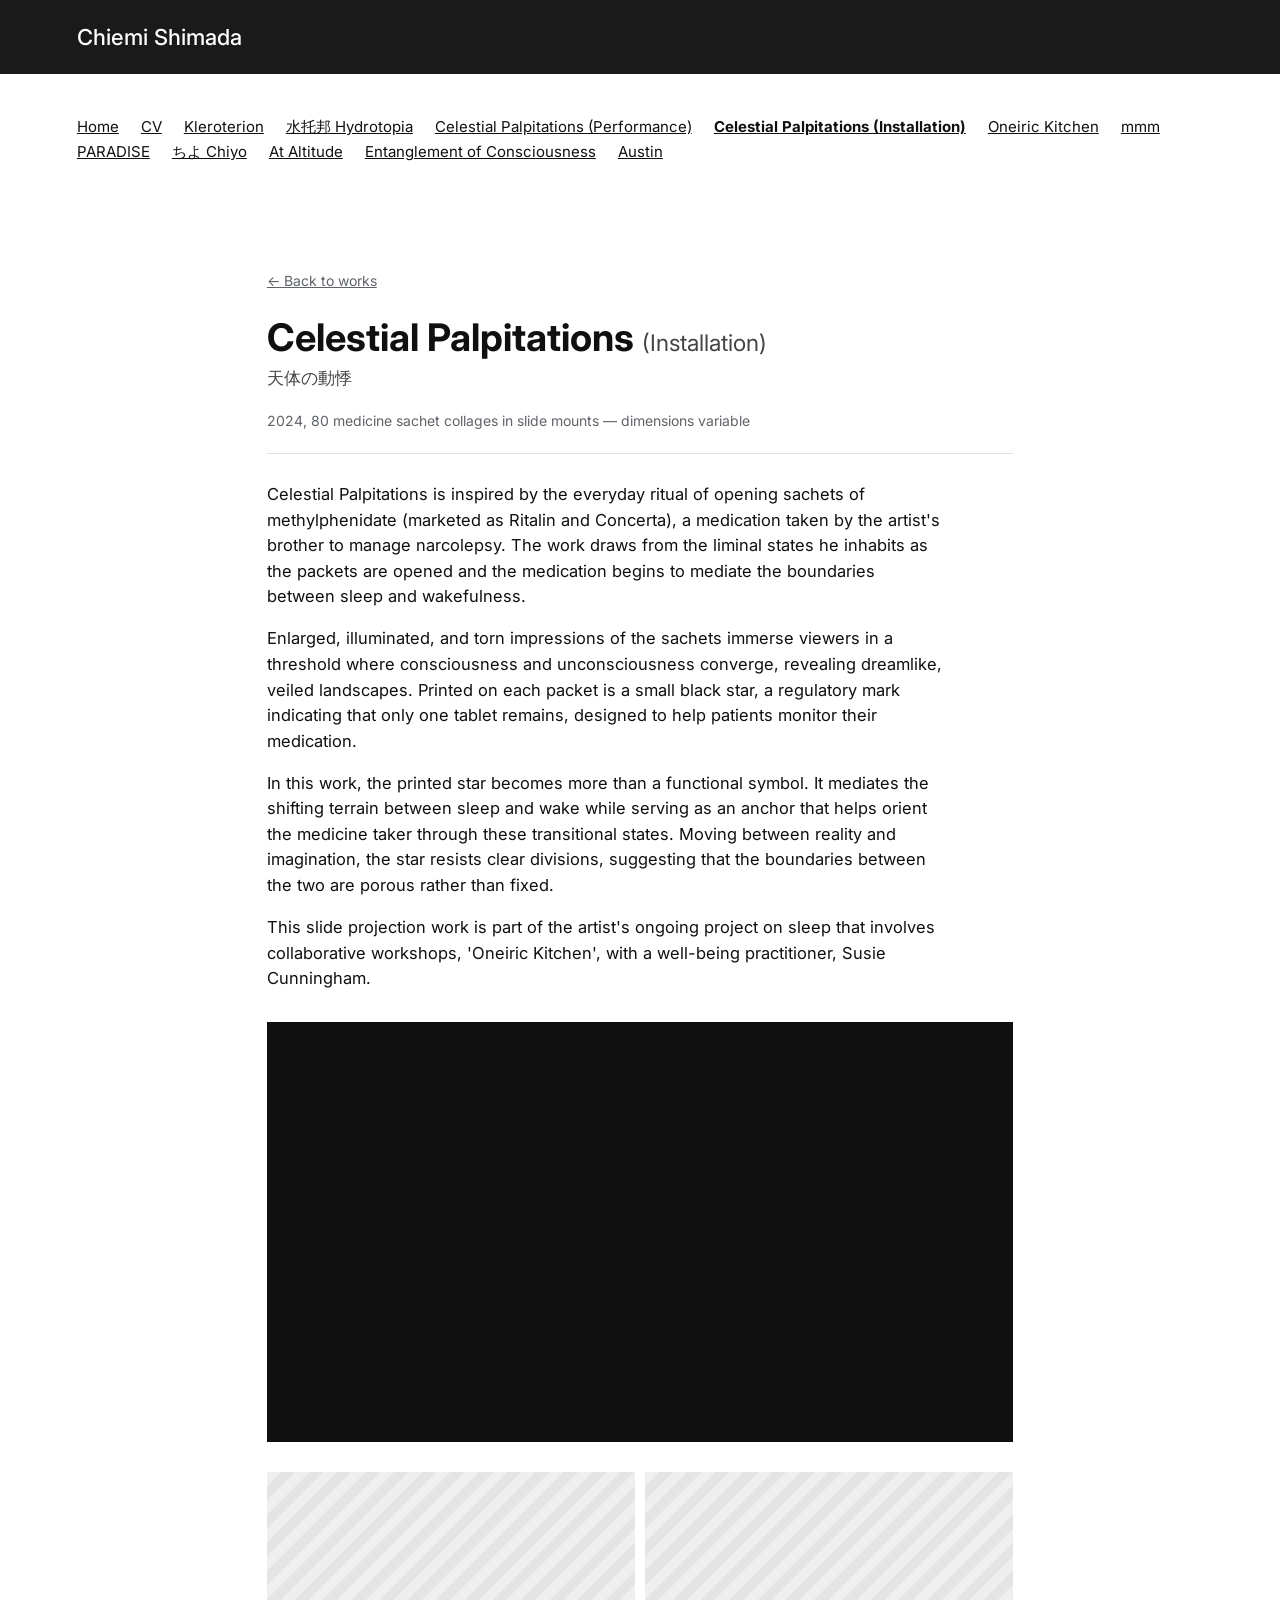
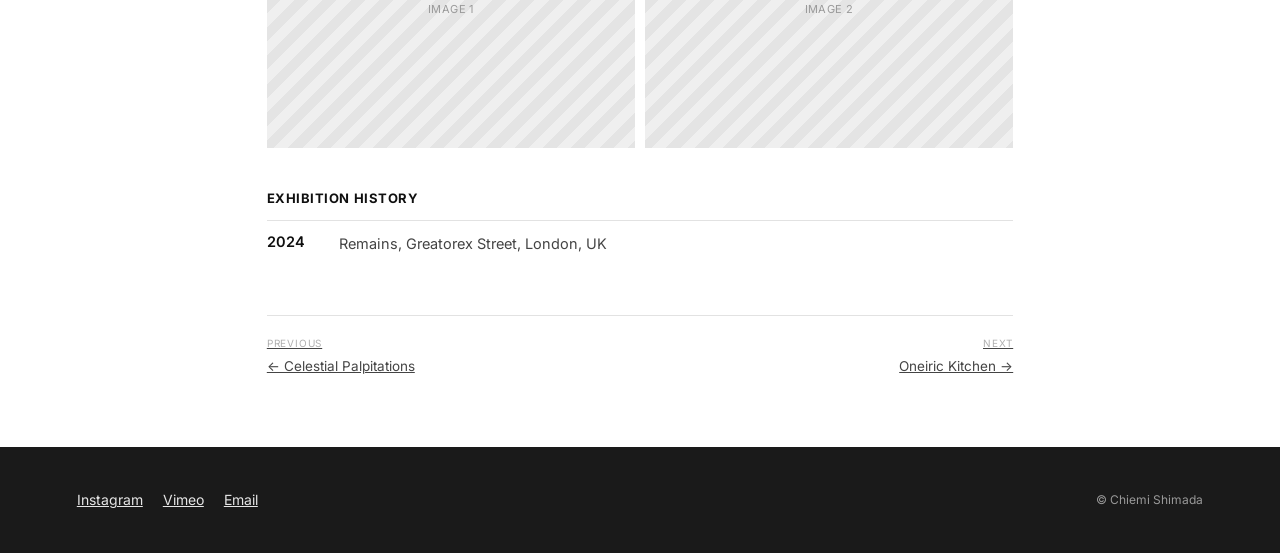
==== projects/celestial-palpitations-installation.html @ 67261348 "Add files via upload" ====
<!DOCTYPE html>
<html lang="en">
<head>
<meta charset="UTF-8">
<meta name="viewport" content="width=device-width, initial-scale=1.0">
<title>Celestial Palpitations (Installation) — Chiemi Shimada</title>
<meta name="description" content="80 medicine sachet collages in slide mounts — dimensions variable">
<link rel="stylesheet" href="../css/style.css">
</head>
<body>
  <header class="site-header">
    <div class="bar"><a class="mark" href="../index.html">Chiemi Shimada</a></div>
  </header>
  <nav class="site-nav">
      <a href="../index.html">Home</a>
      <a href="../cv.html">CV</a>
      <a href="../projects/kleroterion.html">Kleroterion</a>
      <a href="../projects/hydrotopia.html">水托邦 Hydrotopia</a>
      <a href="../projects/celestial-palpitations-performance.html">Celestial Palpitations (Performance)</a>
      <a href="../projects/celestial-palpitations-installation.html" class="is-active">Celestial Palpitations (Installation)</a>
      <a href="../projects/oneiric-kitchen.html">Oneiric Kitchen</a>
      <a href="../projects/mmm.html">mmm</a>
      <a href="../projects/paradise.html">PARADISE</a>
      <a href="../projects/chiyo.html">ちよ Chiyo</a>
      <a href="../projects/at-altitude.html">At Altitude</a>
      <a href="../projects/entanglement-of-consciousness.html">Entanglement of Consciousness</a>
      <a href="../projects/austin.html">Austin</a>
  </nav>

  <main>
    <div class="wrap project-head">
      <a class="backlink" href="../index.html">&larr; Back to works</a>
      <h1>Celestial Palpitations <span class="sub">(Installation)</span></h1>
      <p class="jp-title">天体の動悸</p>
      <p class="meta-line">2024, 80 medicine sachet collages in slide mounts — dimensions variable</p>
    </div>
    <div class="wrap project-body">
    <p>Celestial Palpitations is inspired by the everyday ritual of opening sachets of methylphenidate (marketed as Ritalin and Concerta), a medication taken by the artist's brother to manage narcolepsy. The work draws from the liminal states he inhabits as the packets are opened and the medication begins to mediate the boundaries between sleep and wakefulness.</p>
    <p>Enlarged, illuminated, and torn impressions of the sachets immerse viewers in a threshold where consciousness and unconsciousness converge, revealing dreamlike, veiled landscapes. Printed on each packet is a small black star, a regulatory mark indicating that only one tablet remains, designed to help patients monitor their medication.</p>
    <p>In this work, the printed star becomes more than a functional symbol. It mediates the shifting terrain between sleep and wake while serving as an anchor that helps orient the medicine taker through these transitional states. Moving between reality and imagination, the star resists clear divisions, suggesting that the boundaries between the two are porous rather than fixed.</p>
    <p>This slide projection work is part of the artist's ongoing project on sleep that involves collaborative workshops, 'Oneiric Kitchen', with a well-being practitioner, Susie Cunningham.</p>
    <div class="video-embed">
      <iframe src="https://www.youtube.com/embed/2BYJ576OAA4" title="Celestial Palpitations" allow="accelerometer; autoplay; clipboard-write; encrypted-media; gyroscope; picture-in-picture" allowfullscreen></iframe>
    </div>
    <div class="media-grid">
      <div class="media-frame"><!-- replace with <img src="../images/celestial-palpitations-installation-01.jpg" alt=""> or a Vimeo embed -->Image 1</div>
      <div class="media-frame"><!-- replace with <img src="../images/celestial-palpitations-installation-02.jpg" alt=""> or a Vimeo embed -->Image 2</div>
    </div>
    <h3 class="block-title">Exhibition History</h3>
    <div class="history-list">
      <div class="history-year">
        <div class="y">2024</div>
        <ul>
          <li>Remains, Greatorex Street, London, UK</li>
        </ul>
      </div>

    </div>

      <div class="proj-nav">
        <a href="celestial-palpitations-performance.html"><span class="dir">Previous</span>&larr; Celestial Palpitations</a>
        <a class="next" href="oneiric-kitchen.html"><span class="dir">Next</span>Oneiric Kitchen &rarr;</a>
      </div>
    </div>
  </main>
  <footer class="site-footer">
    <div class="wrap">
      <div class="social">
        <a href="https://www.instagram.com/smdcem/" target="_blank" rel="noopener">Instagram</a>
        <a href="https://vimeo.com/chiemis" target="_blank" rel="noopener">Vimeo</a>
        <a href="mailto:chi00shi00@gmail.com" target="_blank" rel="noopener">Email</a>
      </div>
      <p class="copy">&copy; Chiemi Shimada</p>
    </div>
  </footer>
</body>
</html>
---- css/style.css ----
/* ==========================================================================
   Chiemi Shimada — portfolio
   Plain, gallery-grid design matching the original Google Sites layout:
   a solid dark header bar, a plain underlined text nav, and a simple grid
   of image thumbnails with bold titles and grey medium tags underneath.
   No colour accents, no decorative motion — the work carries the page.
   ========================================================================== */

@import url('https://fonts.googleapis.com/css2?family=Inter:wght@400;500;600;700&display=swap');

:root{
  --header-bg: #1a1a1a;
  --ink:       #101010;
  --ink-soft:  #444444;
  --grey:      #5f6368;
  --line:      #e2e2e2;
  --paper:     #ffffff;

  --f-ui: 'Inter', -apple-system, BlinkMacSystemFont, 'Segoe UI', Roboto, Helvetica, Arial, sans-serif;

  --side: clamp(20px, 6vw, 80px);
}

*{ box-sizing: border-box; }

body{
  margin: 0;
  background: var(--paper);
  color: var(--ink);
  font-family: var(--f-ui);
  font-size: 16px;
  line-height: 1.55;
}

a{ color: inherit; }
img{ max-width: 100%; display: block; }

.wrap{
  max-width: 1400px;
  margin: 0 auto;
  padding: 0 var(--side);
}

/* ---------- hero banner (home page only) --------------------------------- */

.hero-banner{
  position: relative;
  width: 100%;
  height: 94vh;
  min-height: 520px;
  max-height: 920px;
  overflow: hidden;
  background:
    repeating-linear-gradient(135deg, #d8d3c6, #d8d3c6 10px, #cfc9ba 10px, #cfc9ba 20px);
}
.hero-banner img{
  width: 100%;
  height: 100%;
  object-fit: cover;
}
.hero-banner .placeholder-label{
  position: absolute;
  inset: 0;
  display: flex;
  align-items: center;
  justify-content: center;
  font-size: 13px;
  letter-spacing: .04em;
  text-transform: uppercase;
  color: #8a8577;
  text-align: center;
  padding: 20px;
}

.hero-banner .hero-name{
  display: none; /* name now lives in the fixed header, see below */
}

/* ---------- header bar -------------------------------------------------- */

.site-header{
  background: var(--header-bg);
}

/* home page only: header is fixed in place from the very top of the page,
   transparent over the banner image, then solidifies to the dark bar once
   scrolled (see the small script at the bottom of index.html) */
.site-header--overlay{
  position: fixed;
  top: 0; left: 0; right: 0;
  z-index: 50;
  background: transparent;
  transition: background-color .25s ease;
}
.site-header--overlay.is-scrolled{
  background: var(--header-bg);
}

.site-header .bar{
  max-width: 1400px;
  margin: 0 auto;
  padding: 20px var(--side);
}

.site-header .mark{
  color: #ffffff;
  font-size: 22px;
  font-weight: 500;
  text-decoration: none;
}

/* ---------- nav ----------------------------------------------------------- */

.site-nav{
  padding: 40px var(--side) 56px;
  max-width: 1400px;
  margin: 0 auto;
}

.site-nav a{
  font-size: 15px;
  text-decoration: underline;
  color: var(--ink);
  margin-right: 18px;
  white-space: nowrap;
  display: inline-block;
}

.site-nav a.is-active{ font-weight: 700; }

/* ---------- home grid ----------------------------------------------------- */

.grid{
  display: flex;
  flex-wrap: wrap;
  gap: 40px 28px;
  padding-bottom: 64px;
}

.card{
  text-decoration: none;
  color: var(--ink);
  display: block;
  flex: 0 0 calc(25% - 21px);
  min-width: 220px;
}

.card .thumb{
  aspect-ratio: 5 / 4.2;
  overflow: hidden;
  background: #efefef;
  margin-bottom: 14px;
}
.card .thumb img{ width: 100%; height: 100%; object-fit: cover; }
.card .thumb.placeholder{
  display: flex;
  align-items: center;
  justify-content: center;
  font-size: 11px;
  letter-spacing: .04em;
  text-transform: uppercase;
  color: #9a9a9a;
  background:
    repeating-linear-gradient(135deg, #efefef, #efefef 10px, #e4e4e4 10px, #e4e4e4 20px);
}

.card .title{
  text-align: center;
  font-size: 17px;
  font-weight: 700;
  margin: 0 0 4px;
}
.card .title .sub{ font-weight: 400; }

.card .tags{
  text-align: center;
  font-size: 14px;
  color: var(--ink-soft);
}

.card:hover .title{ text-decoration: underline; }

/* ---------- project page -------------------------------------------------- */

.project-head{
  max-width: 900px;
  padding-top: 48px;
}

.project-head .backlink{
  display: inline-block;
  font-size: 14px;
  text-decoration: underline;
  color: var(--grey);
  margin-bottom: 24px;
}
.project-head .backlink:hover{ color: var(--ink); }

.project-head h1{
  font-size: clamp(28px, 4vw, 38px);
  font-weight: 700;
  margin: 0 0 4px;
  line-height: 1.2;
}
.project-head h1 .sub{ font-weight: 400; font-size: .6em; color: var(--ink-soft); }

.project-head .jp-title{
  font-size: 17px;
  color: var(--ink-soft);
  margin: 0 0 18px;
}

.meta-line{
  font-size: 14px;
  color: var(--grey);
  line-height: 1.7;
  padding-bottom: 20px;
  margin: 0 0 28px;
  border-bottom: 1px solid var(--line);
  max-width: 900px;
}

.project-body{ max-width: 900px; }

.project-body p{
  font-size: 16.5px;
  color: var(--ink);
  max-width: 68ch;
}

.project-body .original-text{
  font-size: 15px;
  color: var(--ink-soft);
  max-width: 68ch;
  border-left: 2px solid var(--line);
  padding-left: 16px;
  margin: 22px 0 30px;
}

.media-grid{
  display: grid;
  grid-template-columns: repeat(auto-fit, minmax(220px, 1fr));
  gap: 10px;
  margin: 30px 0;
}
.media-frame{
  aspect-ratio: 4 / 3;
  background:
    repeating-linear-gradient(135deg, #efefef, #efefef 10px, #e4e4e4 10px, #e4e4e4 20px);
  display: flex;
  align-items: center;
  justify-content: center;
  font-size: 11px;
  letter-spacing: .04em;
  text-transform: uppercase;
  color: #9a9a9a;
  text-align: center;
  padding: 10px;
}
.media-frame img{ width: 100%; height: 100%; object-fit: cover; }

.video-embed{
  position: relative;
  width: 100%;
  aspect-ratio: 16/9;
  margin: 30px 0;
  background: #101010;
}
.video-embed iframe{
  position: absolute; inset: 0; width: 100%; height: 100%; border: 0;
}

.caption{
  font-size: 12.5px;
  color: var(--grey);
  margin-top: -20px;
  margin-bottom: 30px;
}

.block-title{
  font-size: 13px;
  font-weight: 700;
  letter-spacing: .04em;
  text-transform: uppercase;
  color: var(--ink);
  margin: 40px 0 12px;
}

.credits{
  font-size: 14.5px;
  color: var(--ink-soft);
  line-height: 1.85;
}
.credits .role{ color: var(--ink); font-weight: 600; }

.history-list{ font-size: 14.5px; }
.history-year{
  display: flex;
  gap: 20px;
  padding: 10px 0;
  border-top: 1px solid var(--line);
}
.history-year .y{
  font-weight: 600;
  color: var(--ink);
  flex: 0 0 52px;
}
.history-year ul{ margin: 0; padding: 0; list-style: none; flex: 1; }
.history-year li{ padding: 2px 0; color: var(--ink-soft); }
.history-year li a{ color: var(--ink-soft); text-decoration: underline; text-decoration-color: var(--line); }
.history-year li a:hover{ color: var(--ink); text-decoration-color: var(--ink); }

.proj-nav{
  display: flex;
  justify-content: space-between;
  gap: 20px;
  margin-top: 48px;
  padding: 20px 0 6px;
  border-top: 1px solid var(--line);
  font-size: 13.5px;
}
.proj-nav a{ text-decoration: underline; color: var(--ink-soft); }
.proj-nav a:hover{ color: var(--ink); }
.proj-nav .dir{ display:block; font-size: 10px; letter-spacing:.08em; color: #b0b0b0; text-transform: uppercase; margin-bottom: 4px; }
.proj-nav .next{ text-align: right; }

/* ---------- CV page --------------------------------------------------------- */

.cv-head{
  max-width: 900px;
  padding-top: 48px;
}
.cv-head h1{
  font-size: clamp(28px, 4vw, 38px);
  font-weight: 700;
  margin: 0 0 4px;
}
.cv-head .jp-title{ color: var(--ink-soft); font-size: 17px; margin: 0 0 16px; }
.cv-head .place{
  font-size: 14px;
  color: var(--grey);
  margin: 0 0 20px;
  line-height: 1.8;
}
.cv-head .bio{
  font-size: 16.5px;
  max-width: 70ch;
  margin: 0 0 18px;
}
.cv-head .contact{
  font-size: 14px;
  display: flex;
  gap: 20px;
  flex-wrap: wrap;
  margin-bottom: 36px;
}
.cv-head .contact a{ text-decoration: underline; color: var(--ink-soft); }
.cv-head .contact a:hover{ color: var(--ink); }

.cv-section{ margin-bottom: 6px; }
.cv-section h2{
  font-size: 13px;
  font-weight: 700;
  letter-spacing: .04em;
  text-transform: uppercase;
  color: var(--ink);
  margin: 44px 0 4px;
}

.cv-columns{
  display: flex;
  gap: 56px;
  align-items: flex-start;
  padding-bottom: 64px;
}
.cv-col{
  flex: 1 1 0;
  min-width: 0;
}
.cv-col[lang="ja"]{
  line-height: 1.9; /* a little extra breathing room for CJK text */
}

@media (max-width: 860px){
  .cv-columns{ flex-direction: column; gap: 8px; }
}

/* ---------- footer ---------------------------------------------------------- */

.site-footer{
  background: var(--header-bg);
  color: #ffffff;
  margin-top: 64px;
}
.site-footer .wrap{
  padding-top: 32px;
  padding-bottom: 32px;
  display: flex;
  justify-content: space-between;
  align-items: center;
  flex-wrap: wrap;
  gap: 16px;
}
.site-footer .social{
  font-size: 14px;
  display: flex;
  gap: 20px;
}
.site-footer .social a{ color: #e6e6e6; text-decoration: underline; }
.site-footer .social a:hover{ color: #ffffff; }
.site-footer .copy{
  font-size: 12px;
  color: #999999;
}

/* ---------- responsive ------------------------------------------------------ */

@media (max-width: 1100px){
  .card{ flex-basis: calc(33.333% - 19px); }
}
@media (max-width: 760px){
  .card{ flex-basis: calc(50% - 9px); }
  .grid{ gap: 30px 18px; }
  .site-nav a{ margin-right: 12px; }
  .proj-nav{ flex-direction: column; }
  .proj-nav .next{ text-align: left; }
}
@media (max-width: 480px){
  .card{ flex-basis: 100%; }
}

a:focus-visible{
  outline: 2px solid var(--ink);
  outline-offset: 2px;
}
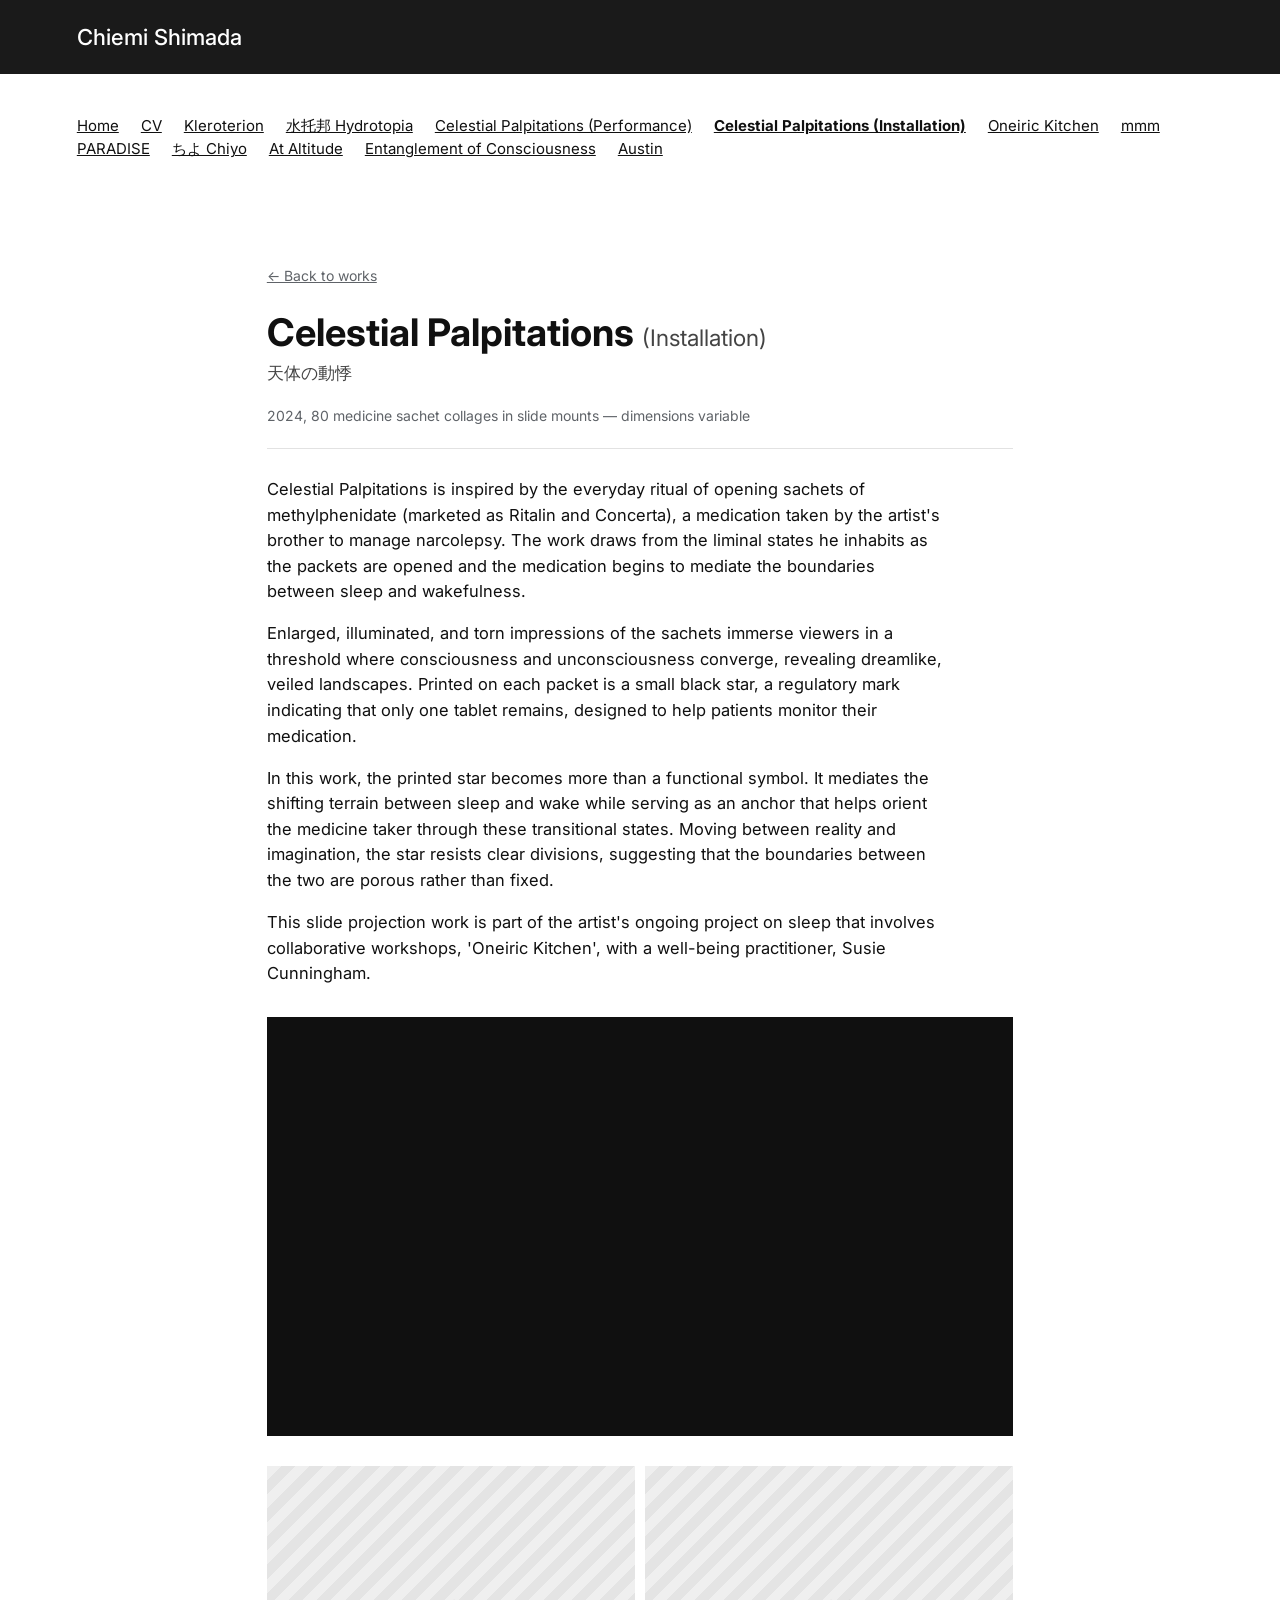
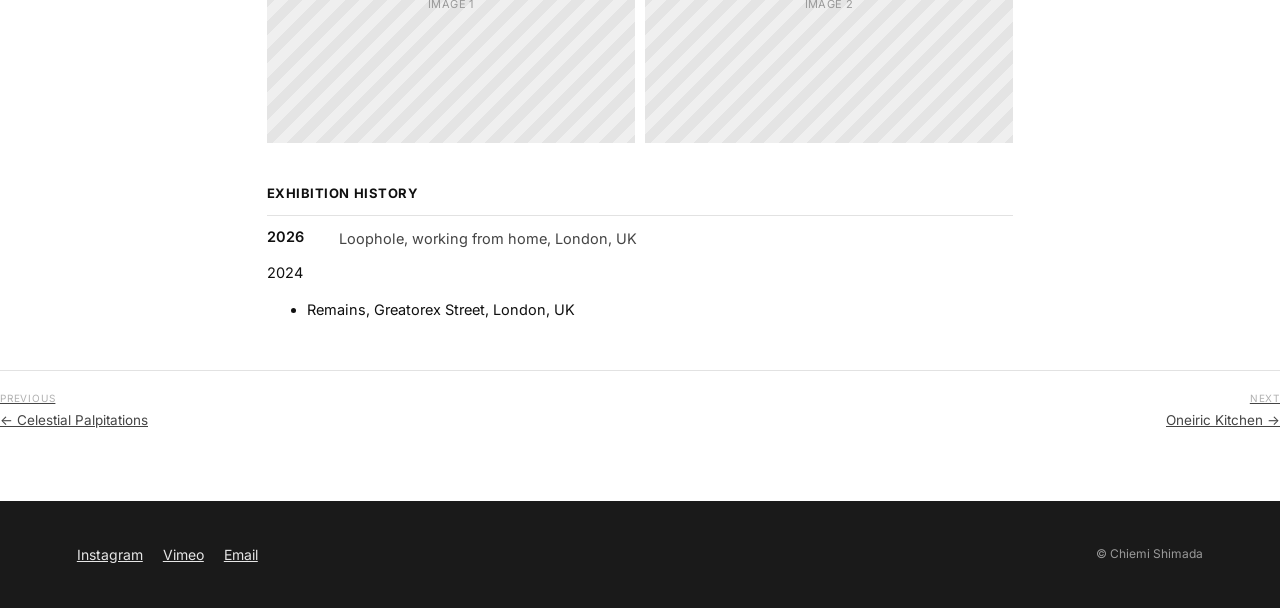
==== commit 0ee24c59: "Update celestial-palpitations-installation.html" ====
--- a/projects/celestial-palpitations-installation.html
+++ b/projects/celestial-palpitations-installation.html
@@ -49,6 +49,11 @@
     <h3 class="block-title">Exhibition History</h3>
     <div class="history-list">
       <div class="history-year">
+         <div class="y">2026</div>
+        <ul>
+          <li>Loophole, working from home, London, UK</li>
+        </ul>
+      </div>
         <div class="y">2024</div>
         <ul>
           <li>Remains, Greatorex Street, London, UK</li>
--- a/css/style.css
+++ b/css/style.css
@@ -28,7 +28,7 @@
   background: var(--paper);
   color: var(--ink);
   font-family: var(--f-ui);
-  font-size: 16px;
+  font-size: 13px;
   line-height: 1.55;
 }
 
@@ -46,9 +46,9 @@
 .hero-banner{
   position: relative;
   width: 100%;
-  height: 94vh;
+  height: 100vh;
   min-height: 520px;
-  max-height: 920px;
+  max-height: 1080px;
   overflow: hidden;
   background:
     repeating-linear-gradient(135deg, #d8d3c6, #d8d3c6 10px, #cfc9ba 10px, #cfc9ba 20px);
@@ -138,35 +138,37 @@
 }
 
 .card{
-  text-decoration: none;
-  color: var(--ink);
+  flex: 0 0 calc(33.333% - 19px);
+  border: none !important;
+  outline: none !important;
+  box-shadow: none !important;
+}
+
+.card .media-frame{
+  width: 100%;
+  aspect-ratio: 4 / 3;
+  overflow: hidden;
+  margin-bottom: 14px;
+  padding: 0;
+  background: none;
+  border: none !important;
+  outline: none !important;
+  box-shadow: none !important;
+}
+
+.card .thumb img{
   display: block;
-  flex: 0 0 calc(25% - 21px);
-  min-width: 220px;
-}
-
-.card .thumb{
-  aspect-ratio: 5 / 4.2;
-  overflow: hidden;
-  background: #efefef;
-  margin-bottom: 14px;
-}
-.card .thumb img{ width: 100%; height: 100%; object-fit: cover; }
-.card .thumb.placeholder{
-  display: flex;
-  align-items: center;
-  justify-content: center;
-  font-size: 11px;
-  letter-spacing: .04em;
-  text-transform: uppercase;
-  color: #9a9a9a;
-  background:
-    repeating-linear-gradient(135deg, #efefef, #efefef 10px, #e4e4e4 10px, #e4e4e4 20px);
+  width: 100%;
+  height: 100%;
+  object-fit: cover;
+  border: none !important;
+  outline: none !important;
+  box-shadow: none !important;
 }
 
 .card .title{
   text-align: center;
-  font-size: 17px;
+  font-size: 14px;
   font-weight: 700;
   margin: 0 0 4px;
 }
@@ -174,7 +176,7 @@
 
 .card .tags{
   text-align: center;
-  font-size: 14px;
+  font-size: 12px;
   color: var(--ink-soft);
 }
 
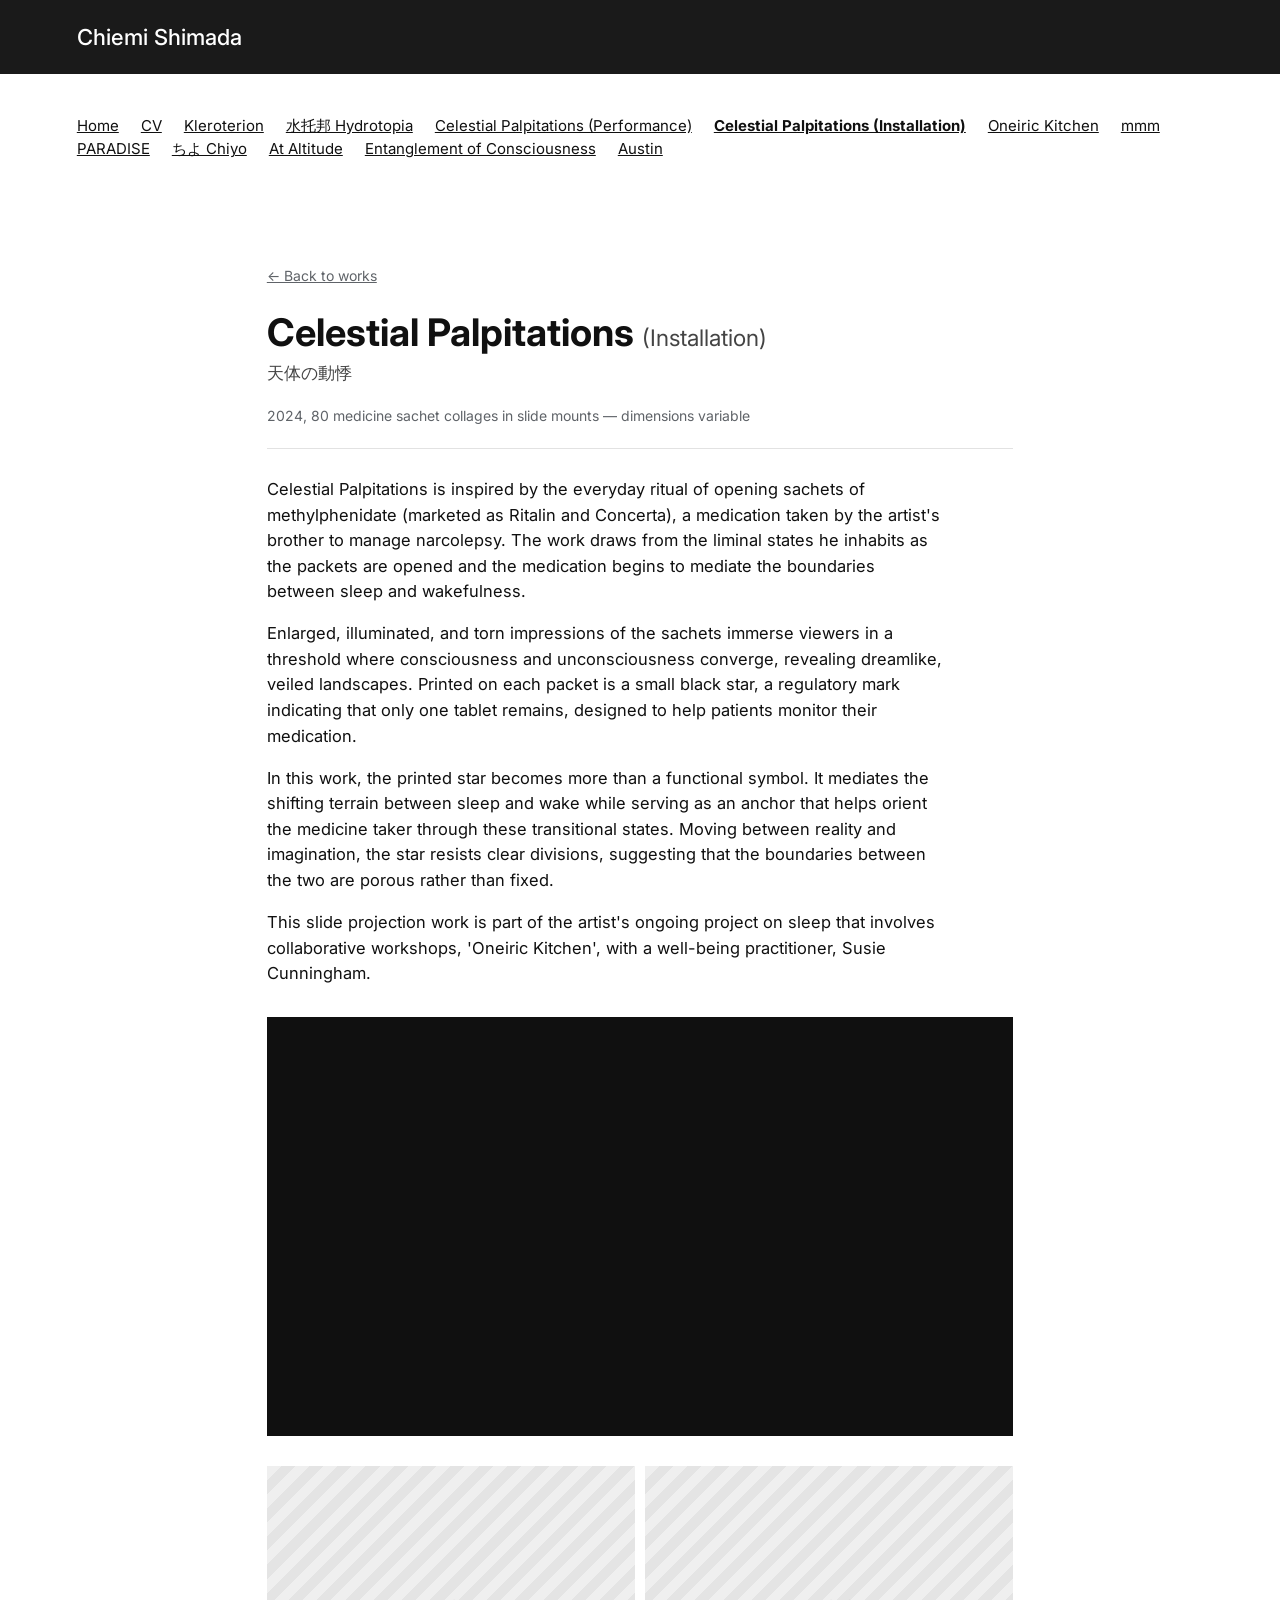
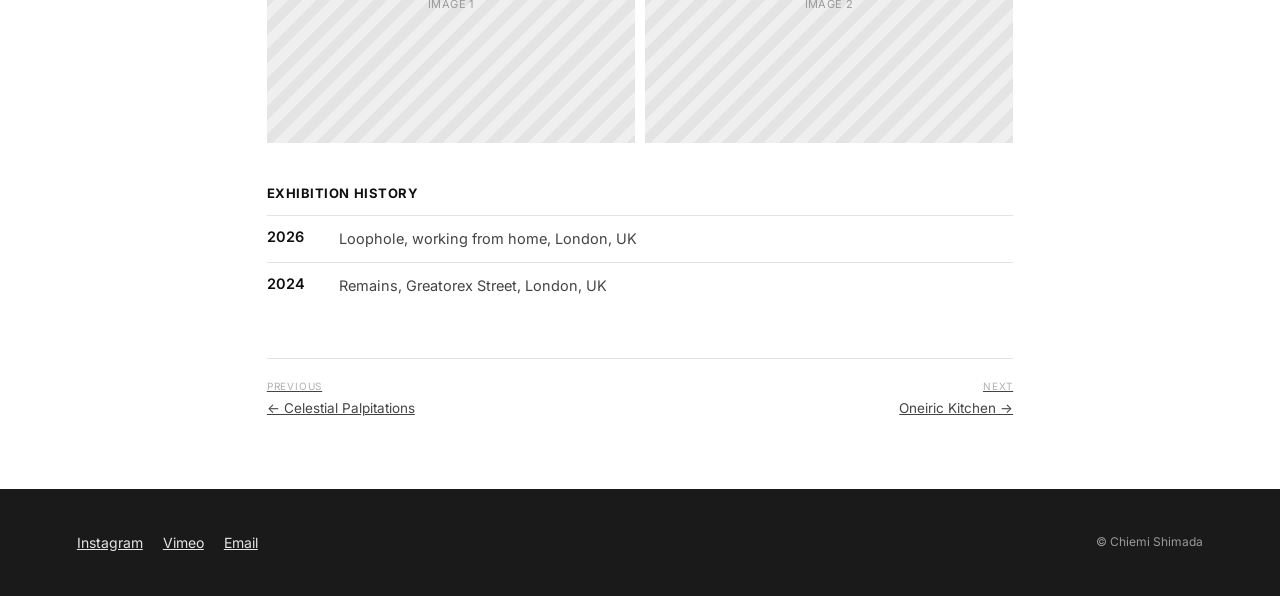
==== commit d38542cc: "Update celestial-palpitations-installation.html" ====
--- a/projects/celestial-palpitations-installation.html
+++ b/projects/celestial-palpitations-installation.html
@@ -49,11 +49,12 @@
     <h3 class="block-title">Exhibition History</h3>
     <div class="history-list">
       <div class="history-year">
-         <div class="y">2026</div>
+       <div class="y">2026</div>
         <ul>
           <li>Loophole, working from home, London, UK</li>
         </ul>
       </div>
+      <div class="history-year">
         <div class="y">2024</div>
         <ul>
           <li>Remains, Greatorex Street, London, UK</li>
